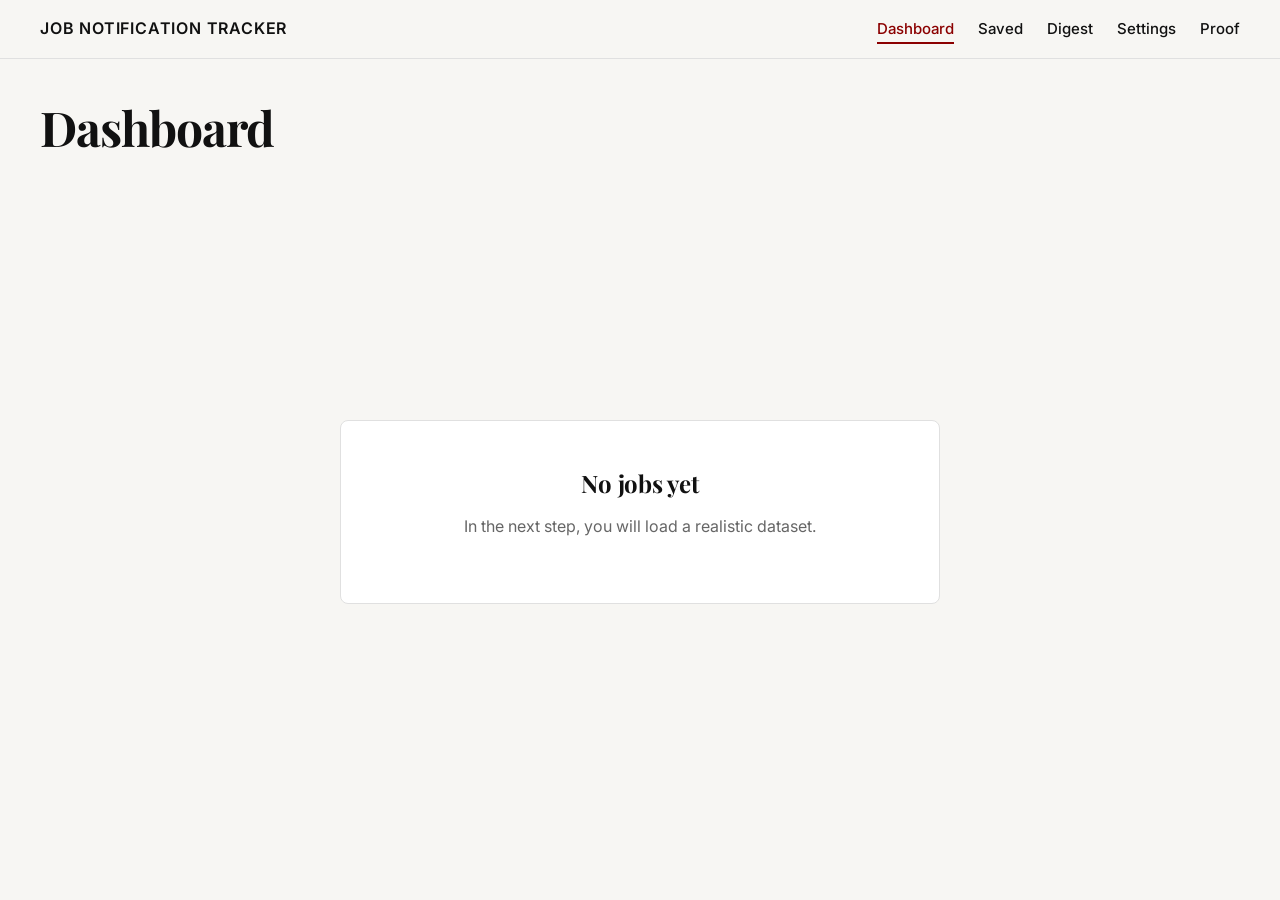
==== dashboard.html @ 95ec0838 "Feat: Implement Job Notification Tracker premium skeleton with all routes and empty states" ====
<!DOCTYPE html>
<html lang="en">

<head>
    <meta charset="UTF-8">
    <meta name="viewport" content="width=device-width, initial-scale=1.0">
    <title>Dashboard - Job Notification Tracker</title>
    <!-- Fonts -->
    <link rel="preconnect" href="https://fonts.googleapis.com">
    <link rel="preconnect" href="https://fonts.gstatic.com" crossorigin>
    <link
        href="https://fonts.googleapis.com/css2?family=Inter:wght@400;500;600&family=Playfair+Display:wght@600;700&display=swap"
        rel="stylesheet">
    <!-- Styles -->
    <link rel="stylesheet" href="styles.css">
</head>

<body>
    <!-- Top Bar -->
    <nav class="top-bar">
        <div class="brand-name">Job Notification Tracker</div>

        <button class="mobile-menu-btn" aria-label="Toggle menu">
            <span></span>
            <span></span>
            <span></span>
        </button>

        <ul class="nav-links">
            <li><a href="dashboard.html" class="nav-link active">Dashboard</a></li>
            <li><a href="saved.html" class="nav-link">Saved</a></li>
            <li><a href="digest.html" class="nav-link">Digest</a></li>
            <li><a href="settings.html" class="nav-link">Settings</a></li>
            <li><a href="proof.html" class="nav-link">Proof</a></li>
        </ul>
    </nav>

    <!-- Context Header -->
    <header class="context-header">
        <h1 class="context-headline">Dashboard</h1>
    </header>

    <!-- Main Layout -->
    <main class="main-layout">
        <section class="primary-workspace"
            style="display: flex; flex-direction: column; align-items: center; justify-content: center; min-height: 400px; text-align: center;">
            <div
                style="background-color: var(--color-white); border: 1px solid var(--color-border); border-radius: var(--radius-md); padding: 48px; max-width: 600px; width: 100%;">
                <h2 style="font-family: var(--font-serif); font-size: 1.5rem; margin-bottom: 16px;">No jobs yet</h2>
                <p style="color: #666;">In the next step, you will load a realistic dataset.</p>
            </div>
        </section>
    </main>

    <script src="script.js"></script>
</body>

</html>
---- styles.css ----
/* 
 * KodNest Premium Build System
 * Design Philosophy: Calm, Intentional, Coherent, Confident
 */

:root {
  /* Color System */
  --color-bg: #F7F6F3;
  --color-text-primary: #111111;
  --color-accent: #8B0000;
  --color-success: #4A6E48;
  /* Muted Green */
  --color-warning: #B48E3C;
  /* Muted Amber */
  --color-border: #E0E0E0;
  --color-white: #FFFFFF;

  /* Typography */
  --font-serif: 'Playfair Display', serif;
  --font-sans: 'Inter', sans-serif;

  /* Spacing System */
  --space-xs: 8px;
  --space-sm: 16px;
  --space-md: 24px;
  --space-lg: 40px;
  --space-xl: 64px;

  /* Interaction */
  --transition-speed: 200ms;
  --transition-ease: ease-in-out;
  --radius-sm: 4px;
  --radius-md: 8px;
}

/* Global Reset */
*,
*::before,
*::after {
  box-sizing: border-box;
  margin: 0;
  padding: 0;
}

body {
  background-color: var(--color-bg);
  color: var(--color-text-primary);
  font-family: var(--font-sans);
  font-size: 16px;
  line-height: 1.6;
  -webkit-font-smoothing: antialiased;
  -moz-osx-font-smoothing: grayscale;
  min-height: 100vh;
  display: flex;
  flex-direction: column;
}

/* Typography Overrides */
h1,
h2,
h3,
h4,
h5,
h6 {
  font-family: var(--font-serif);
  font-weight: 700;
  margin-bottom: var(--space-md);
  line-height: 1.2;
}

h1 {
  font-size: 2.5rem;
  letter-spacing: -0.02em;
}

h2 {
  font-size: 2rem;
  letter-spacing: -0.01em;
}

h3 {
  font-size: 1.5rem;
}

p {
  margin-bottom: var(--space-sm);
  max-width: 720px;
}

/* Top Bar */
.top-bar {
  display: flex;
  justify-content: space-between;
  align-items: center;
  padding: var(--space-sm) var(--space-lg);
  border-bottom: 1px solid var(--color-border);
  background: var(--color-bg);
  position: sticky;
  top: 0;
  z-index: 100;
}

.brand-name {
  font-weight: 600;
  font-size: 1rem;
  letter-spacing: 0.05em;
  text-transform: uppercase;
}

.progress-indicator {
  font-family: var(--font-sans);
  font-size: 0.875rem;
  color: #666;
}

.status-badge {
  font-size: 0.75rem;
  padding: 4px 8px;
  border-radius: var(--radius-sm);
  background-color: #EAEaea;
  font-weight: 500;
  text-transform: uppercase;
  letter-spacing: 0.05em;
}

.status-badge.not-started {
  background-color: transparent;
  border: 1px solid var(--color-border);
  color: #666;
}

.status-badge.in-progress {
  background-color: #E0E0E0;
  /* Neutral gray */
  color: var(--color-text-primary);
}

.status-badge.shipped {
  background-color: var(--color-success);
  color: var(--color-white);
}

/* Context Header */
.context-header {
  padding: var(--space-lg) var(--space-lg) var(--space-md);
  max-width: 1400px;
  margin: 0 auto;
  width: 100%;
}

.context-headline {
  font-size: 3rem;
  margin-bottom: var(--space-xs);
  color: var(--color-text-primary);
}

.context-subtext {
  font-size: 1.125rem;
  color: #555;
  font-family: var(--font-sans);
}

/* Main Layout */
.main-layout {
  display: flex;
  flex: 1;
  max-width: 1400px;
  margin: 0 auto;
  width: 100%;
  padding: 0 var(--space-lg) var(--space-xl);
  /* Bottom padding for footer */
  gap: var(--space-lg);
}

.primary-workspace {
  flex: 7;
  /* 70% */
  /* min-width: 0; */
}

.secondary-panel {
  flex: 3;
  /* 30% */
  /* min-width: 0; */
  position: sticky;
  top: 80px;
  /* Offset for top bar */
  align-self: flex-start;
}

/* Components: Cards */
.card {
  background: var(--color-white);
  border: 1px solid var(--color-border);
  border-radius: var(--radius-md);
  padding: var(--space-lg);
  margin-bottom: var(--space-md);
}

.card-title {
  font-family: var(--font-sans);
  font-weight: 600;
  margin-bottom: var(--space-sm);
  font-size: 1.125rem;
}

/* Components: Buttons */
.btn {
  display: inline-flex;
  align-items: center;
  justify-content: center;
  padding: 12px 24px;
  border-radius: var(--radius-sm);
  font-family: var(--font-sans);
  font-weight: 500;
  font-size: 0.9375rem;
  cursor: pointer;
  transition: all var(--transition-speed) var(--transition-ease);
  border: 1px solid transparent;
  line-height: 1;
}

.btn-primary {
  background-color: var(--color-accent);
  color: var(--color-white);
  border-color: var(--color-accent);
}

.btn-primary:hover {
  background-color: #660000;
  /* Darker red */
  border-color: #660000;
}

.btn-secondary {
  background-color: transparent;
  color: var(--color-text-primary);
  border-color: var(--color-text-primary);
}

.btn-secondary:hover {
  background-color: rgba(0, 0, 0, 0.05);
}

/* Components: Inputs */
.input-group {
  margin-bottom: var(--space-md);
}

.label {
  display: block;
  font-weight: 500;
  margin-bottom: var(--space-xs);
  font-size: 0.875rem;
}

input[type="text"],
textarea {
  width: 100%;
  padding: 12px 16px;
  border: 1px solid var(--color-border);
  border-radius: var(--radius-sm);
  font-family: var(--font-sans);
  font-size: 1rem;
  background-color: var(--color-white);
  transition: border-color var(--transition-speed) var(--transition-ease);
}

input[type="text"]:focus,
textarea:focus {
  outline: none;
  border-color: var(--color-text-primary);
  /* Focus state */
}

/* Secondary Panel Specifics */
.prompt-box {
  background: #F0F0F0;
  padding: var(--space-sm);
  border-radius: var(--radius-sm);
  font-family: monospace;
  font-size: 0.875rem;
  color: #333;
  margin-bottom: var(--space-sm);
  border: 1px solid var(--color-border);
  word-break: break-all;
}

.panel-actions {
  display: flex;
  flex-direction: column;
  gap: var(--space-xs);
}

.panel-actions .btn {
  width: 100%;
}

/* Proof Footer */
.proof-footer {
  position: fixed;
  bottom: 0;
  left: 0;
  right: 0;
  background: var(--color-white);
  border-top: 1px solid var(--color-border);
  padding: var(--space-sm) var(--space-lg);
  display: flex;
  justify-content: flex-end;
  /* Or center? Requirements say 'persistent bottom section', not specific align. */
  /* align-items: center; */
  /* gap: var(--space-lg); */
  z-index: 200;
  box-shadow: 0 -2px 10px rgba(0, 0, 0, 0.03);
  /* Extremely subtle lift */
}

.checklist {
  display: flex;
  gap: var(--space-lg);
}

.check-item {
  display: flex;
  align-items: center;
  gap: 8px;
  font-size: 0.875rem;
  font-weight: 500;
  color: #666;
}

.check-item input[type="checkbox"] {
  accent-color: var(--color-accent);
  width: 16px;
  height: 16px;
}

/* Navigation System */
.nav-container {
  display: flex;
  align-items: center;
  gap: var(--space-md);
}

/* Overriding top-bar to accommodate nav */
.top-bar {
  justify-content: flex-start;
  gap: var(--space-xl);
}

.nav-links {
  display: flex;
  gap: var(--space-md);
  list-style: none;
  margin-left: auto;
  /* Push to right if desired, or keep left */
}

.nav-link {
  text-decoration: none;
  color: var(--color-text-primary);
  font-family: var(--font-sans);
  font-weight: 500;
  font-size: 0.9375rem;
  padding-bottom: 4px;
  border-bottom: 2px solid transparent;
  transition: all var(--transition-speed) var(--transition-ease);
}

.nav-link:hover {
  color: var(--color-accent);
}

.nav-link.active {
  color: var(--color-accent);
  border-bottom-color: var(--color-accent);
}

/* Mobile Hamburger */
.mobile-menu-btn {
  display: none;
  background: none;
  border: none;
  cursor: pointer;
  padding: 8px;
  flex-direction: column;
  gap: 6px;
  margin-left: auto;
  /* Push to right on mobile */
}

.mobile-menu-btn span {
  display: block;
  width: 24px;
  height: 2px;
  background-color: var(--color-text-primary);
  transition: all 0.3s ease;
}

/* Responsive Navigation */
@media (max-width: 768px) {
  .nav-links {
    display: none;
    /* Hidden by default on mobile */
    position: absolute;
    top: 100%;
    /* Below top bar */
    left: 0;
    right: 0;
    background-color: var(--color-bg);
    border-bottom: 1px solid var(--color-border);
    flex-direction: column;
    padding: var(--space-md);
    gap: var(--space-sm);
    box-shadow: 0 4px 6px -1px rgba(0, 0, 0, 0.1);
    z-index: 99;
  }

  .nav-links.mobile-open {
    display: flex;
  }

  .mobile-menu-btn {
    display: flex;
  }
}
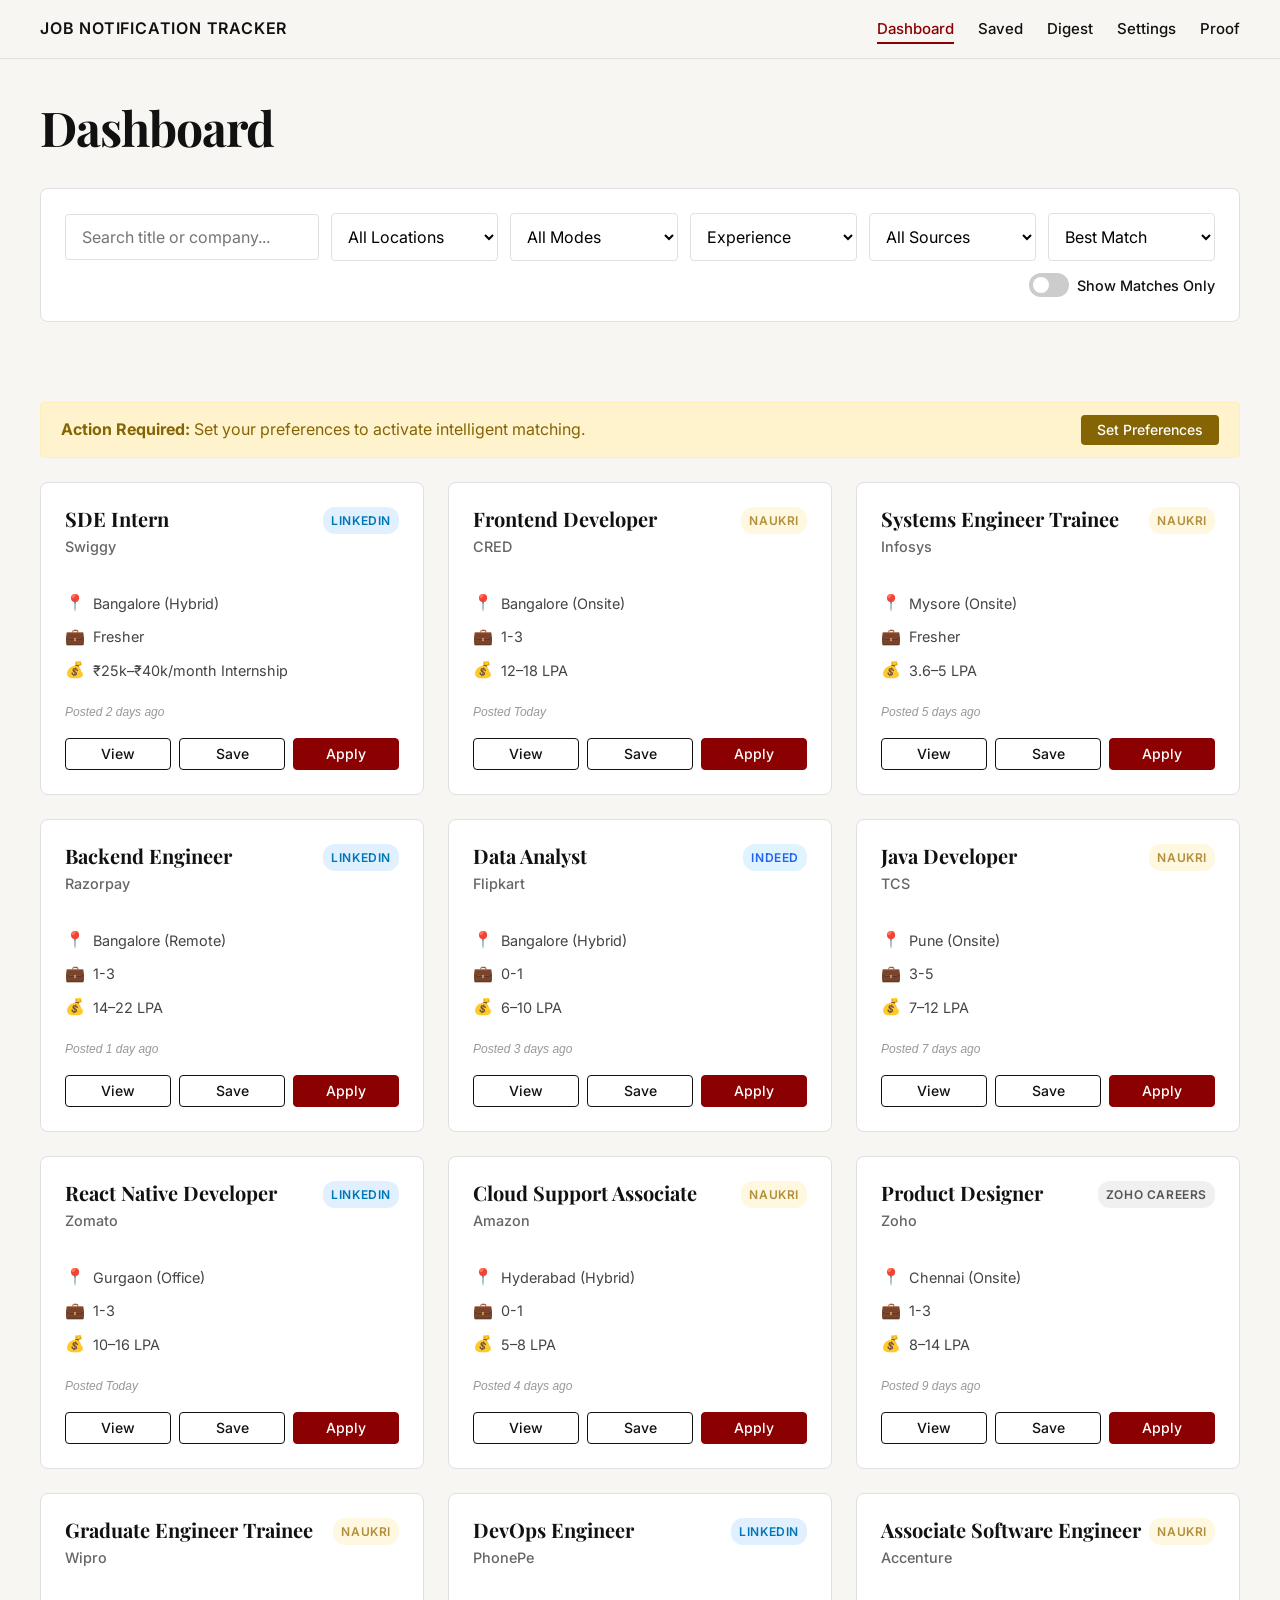
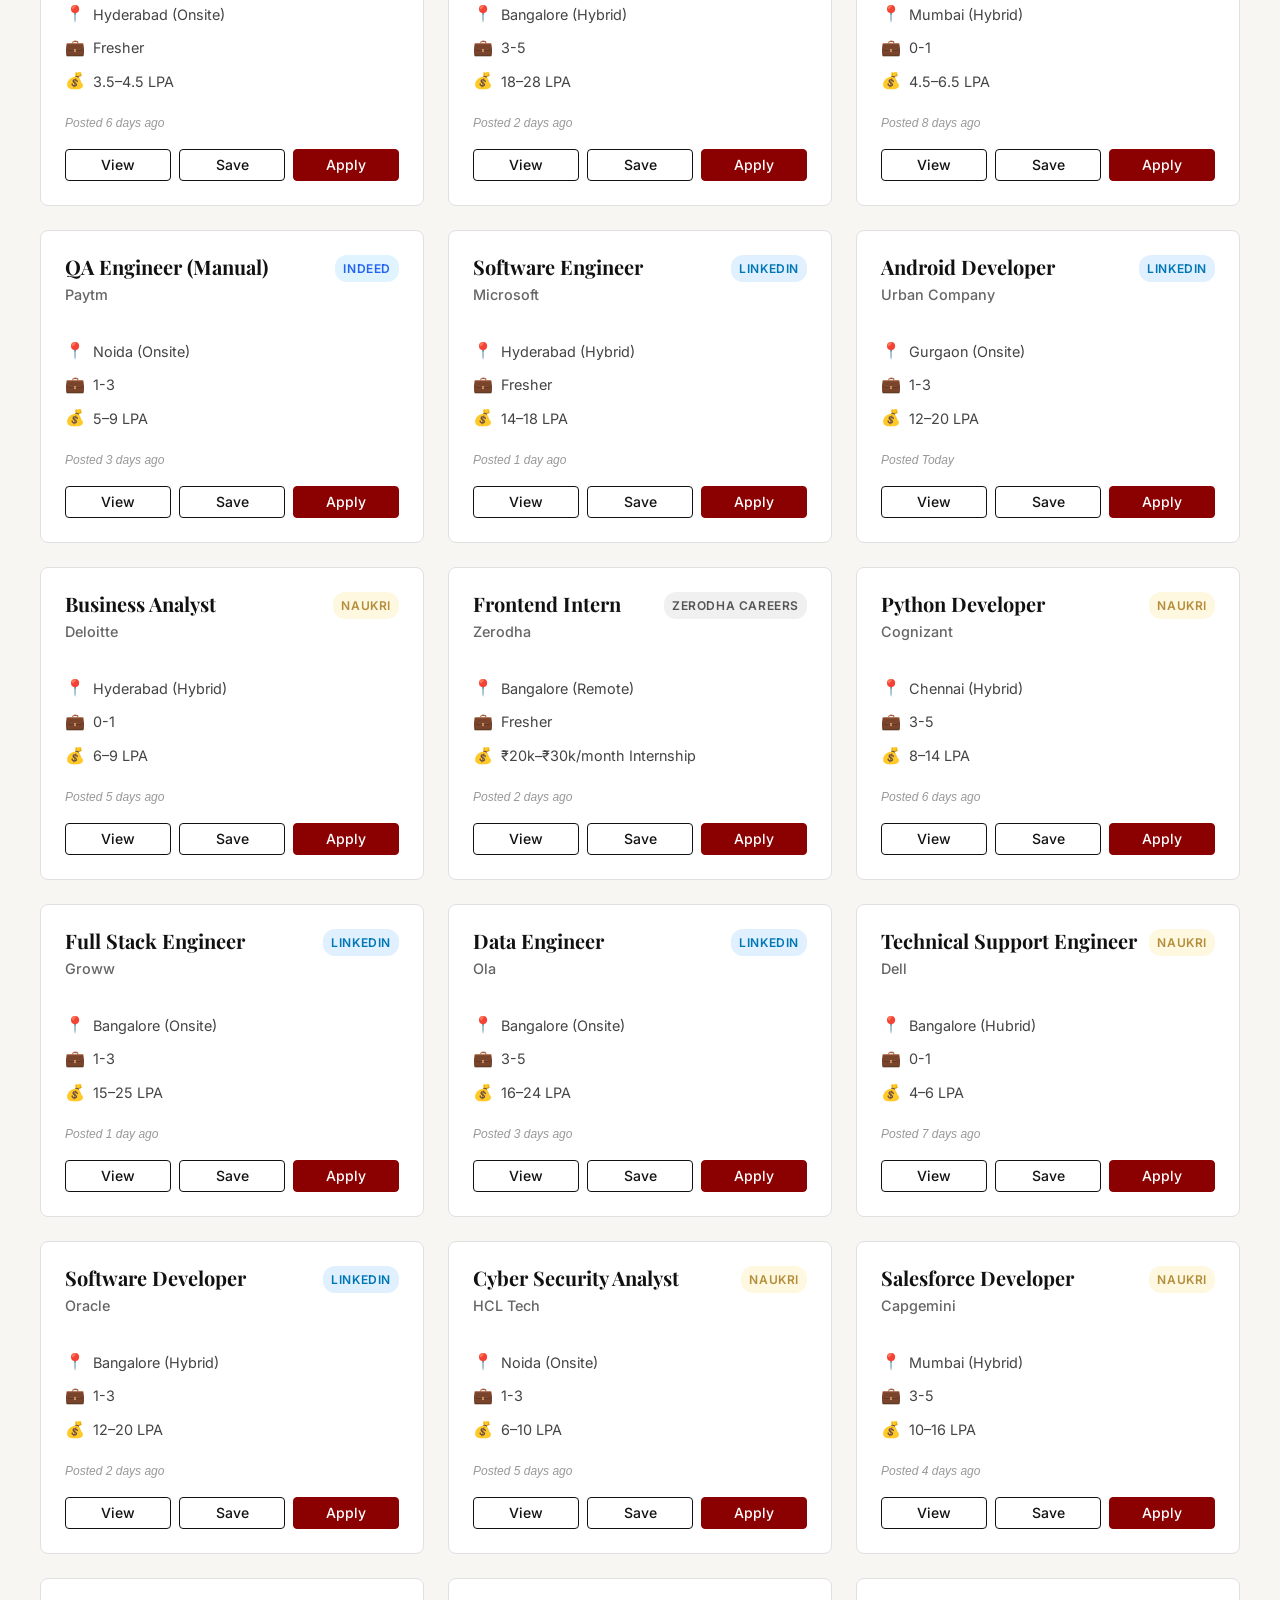
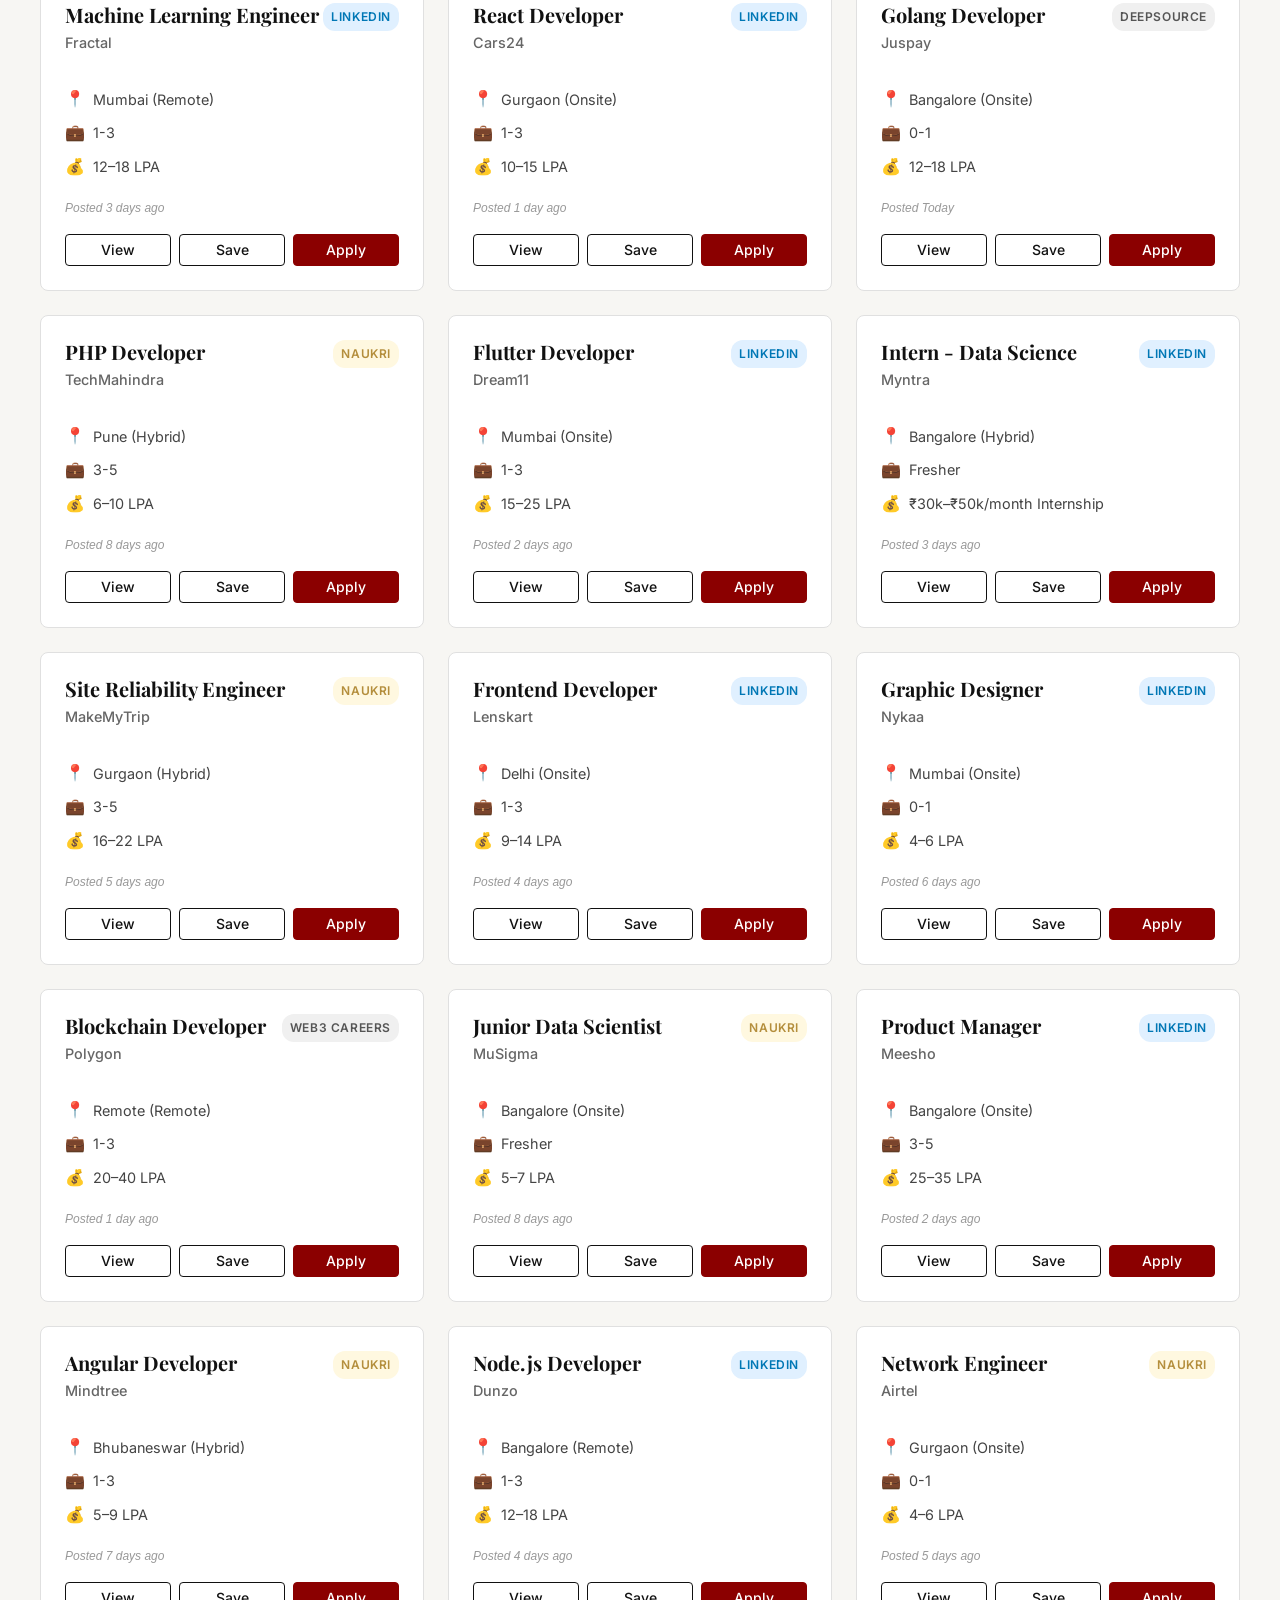
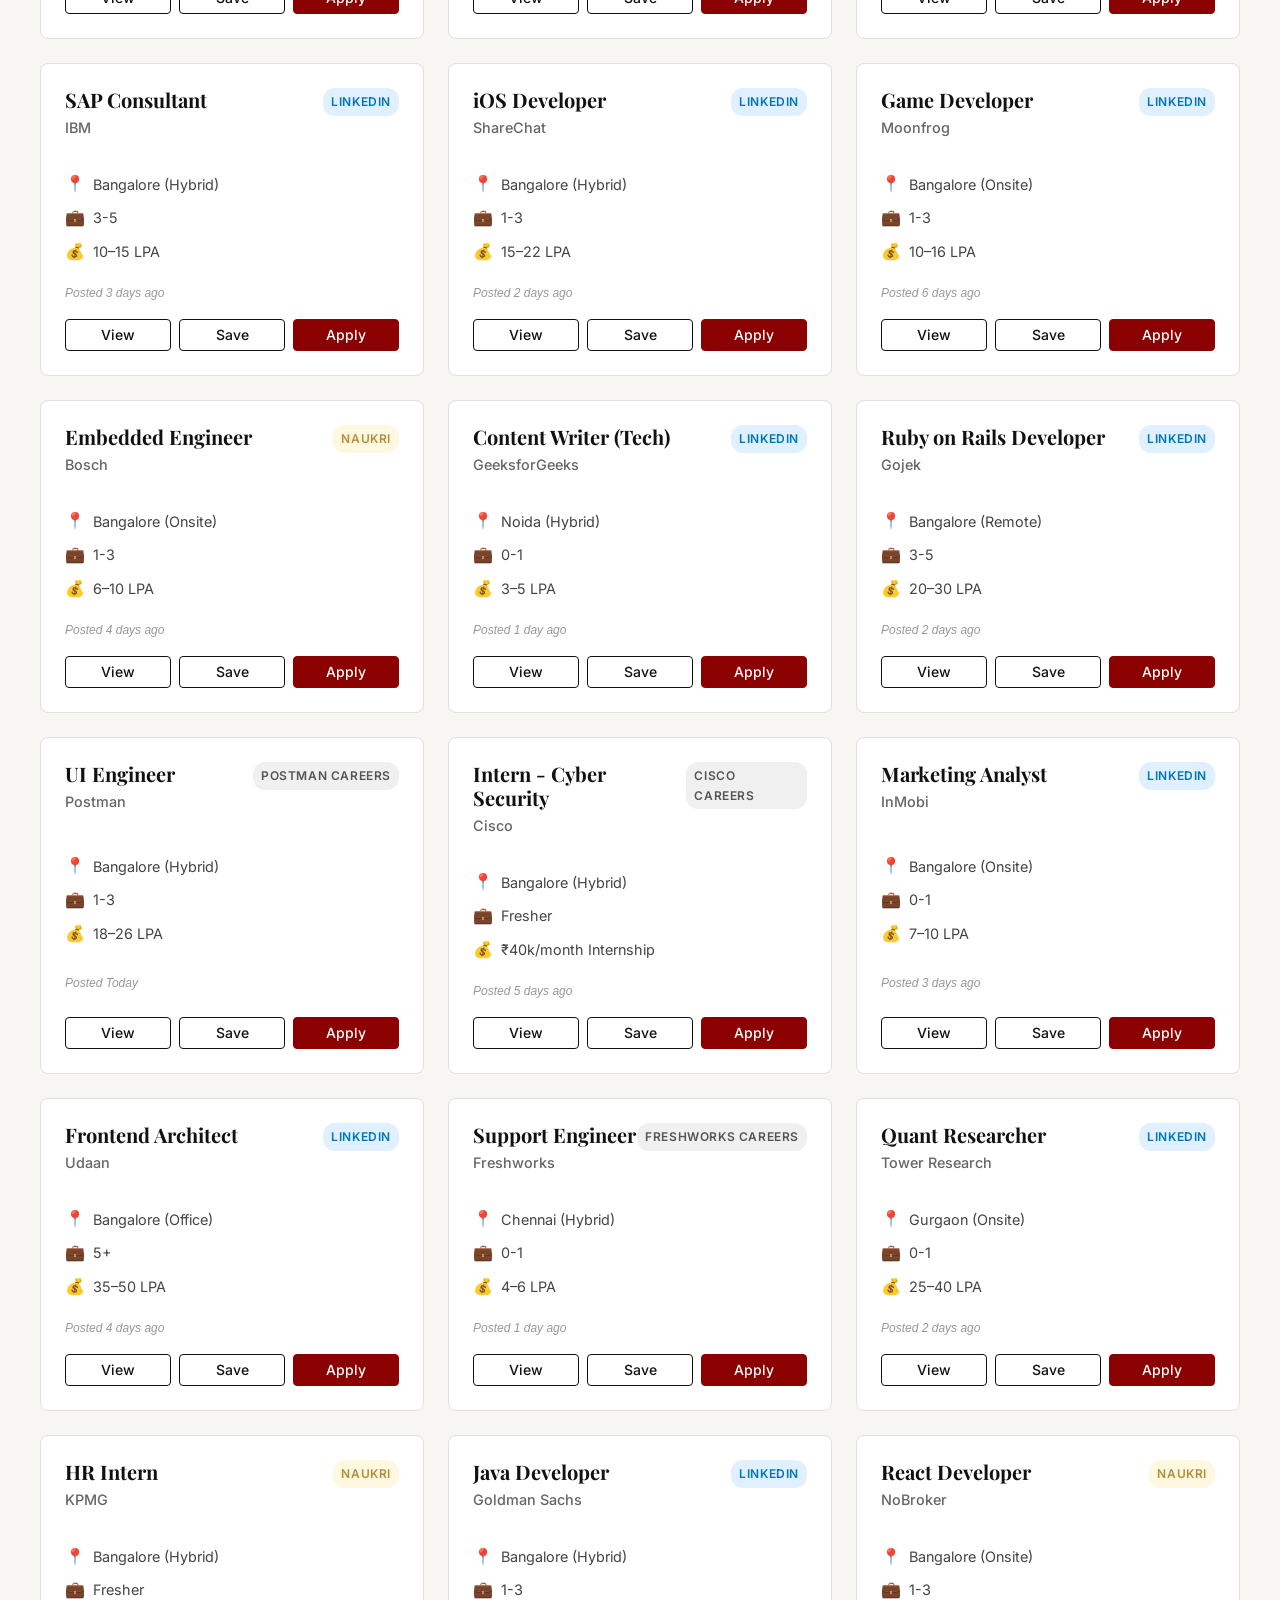
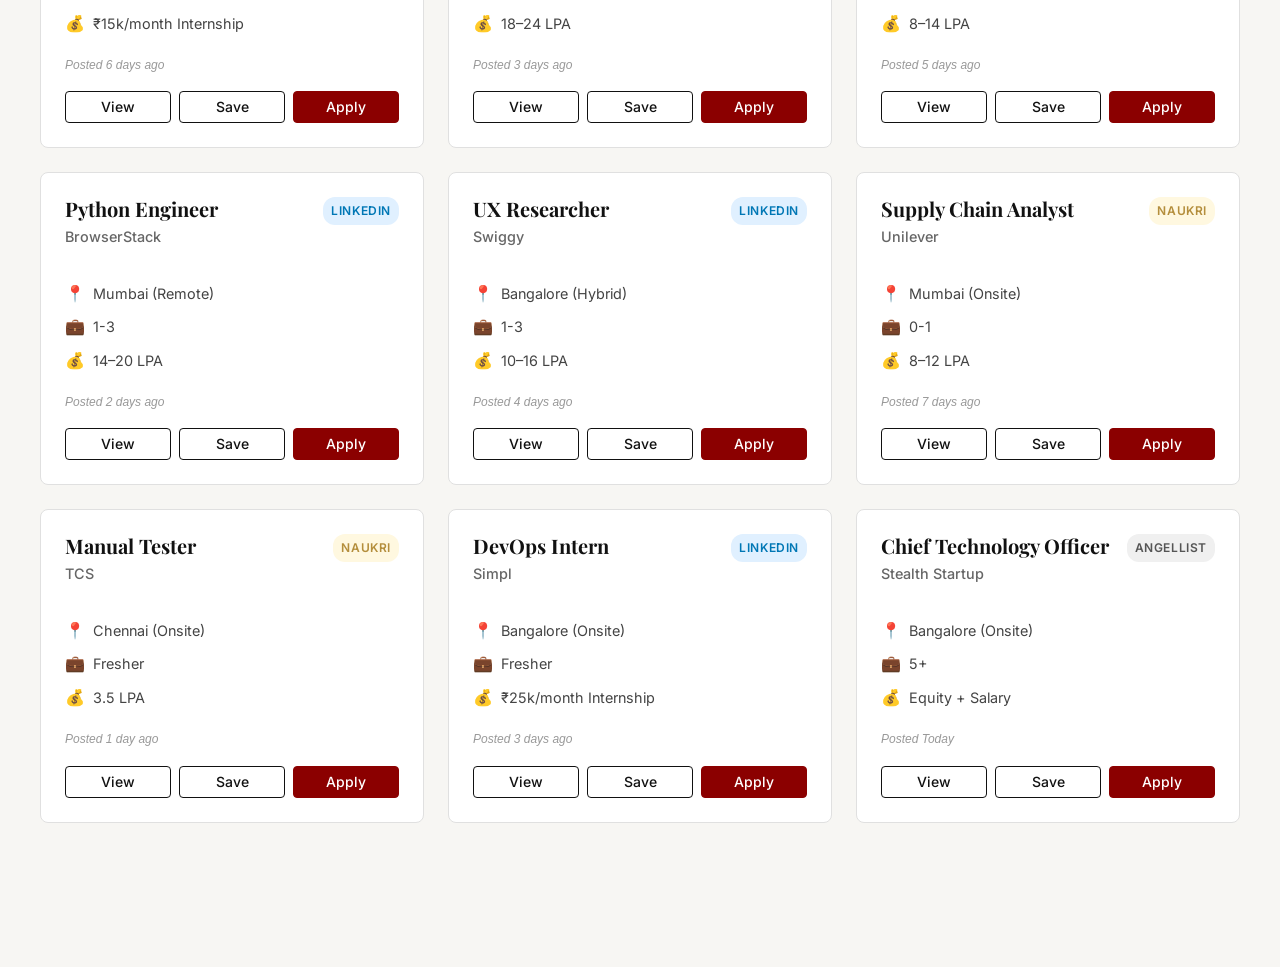
==== commit 58d78f90: "Feat: Implement Match Score Engine, Preferences Form, and Intelligent Dashboard" ====
--- a/dashboard.html
+++ b/dashboard.html
@@ -42,17 +42,83 @@
 
     <!-- Main Layout -->
     <main class="main-layout">
-        <section class="primary-workspace"
-            style="display: flex; flex-direction: column; align-items: center; justify-content: center; min-height: 400px; text-align: center;">
-            <div
-                style="background-color: var(--color-white); border: 1px solid var(--color-border); border-radius: var(--radius-md); padding: 48px; max-width: 600px; width: 100%;">
-                <h2 style="font-family: var(--font-serif); font-size: 1.5rem; margin-bottom: 16px;">No jobs yet</h2>
-                <p style="color: #666;">In the next step, you will load a realistic dataset.</p>
+
+        <!-- Filter Bar -->
+        <section class="filter-bar" style="align-items: center;">
+            <input type="text" id="search-filter" class="filter-input" placeholder="Search title or company...">
+
+            <select id="location-filter" class="filter-select">
+                <option value="">All Locations</option>
+                <option value="Bangalore">Bangalore</option>
+                <option value="Hyderabad">Hyderabad</option>
+                <option value="Mumbai">Mumbai</option>
+                <option value="Pune">Pune</option>
+                <option value="Gurgaon">Gurgaon</option>
+                <option value="Chennai">Chennai</option>
+                <option value="Remote">Remote</option>
+            </select>
+
+            <select id="mode-filter" class="filter-select">
+                <option value="">All Modes</option>
+                <option value="Remote">Remote</option>
+                <option value="Hybrid">Hybrid</option>
+                <option value="Onsite">Onsite</option>
+            </select>
+
+            <select id="experience-filter" class="filter-select">
+                <option value="">Experience</option>
+                <option value="Fresher">Fresher</option>
+                <option value="0-1">0-1 Years</option>
+                <option value="1-3">1-3 Years</option>
+                <option value="3-5">3-5 Years</option>
+            </select>
+
+            <select id="source-filter" class="filter-select">
+                <option value="">All Sources</option>
+                <option value="LinkedIn">LinkedIn</option>
+                <option value="Naukri">Naukri</option>
+                <option value="Indeed">Indeed</option>
+            </select>
+
+            <select id="sort-filter" class="filter-select">
+                <option value="match_score">Best Match</option>
+                <option value="latest">Latest</option>
+                <option value="salary">Highest Salary</option>
+            </select>
+
+            <!-- Toggle Switch -->
+            <div style="display: flex; align-items: center; gap: 8px; margin-left: auto;">
+                <label class="switch">
+                    <input type="checkbox" id="match-toggle-checkbox">
+                    <span class="slider round"></span>
+                </label>
+                <label for="match-toggle-checkbox" style="font-size: 0.9rem; font-weight: 500;">Show Matches
+                    Only</label>
+            </div>
+        </section>
+
+        <!-- Job Grid -->
+        <section class="primary-workspace">
+            <div id="job-container" class="job-grid">
+                <!-- Javascript will populate this -->
             </div>
         </section>
     </main>
 
+    <!-- Modal -->
+    <div id="job-modal" class="modal-overlay">
+        <div class="modal-content">
+            <span class="close-modal">&times;</span>
+            <div class="modal-body">
+                <!-- Dynamic Content -->
+            </div>
+        </div>
+    </div>
+
+    <!-- Scripts -->
     <script src="script.js"></script>
+    <script src="jobs-data.js"></script>
+    <script src="app.js"></script>
 </body>
 
 </html>
--- a/styles.css
+++ b/styles.css
@@ -82,6 +82,11 @@
   font-size: 1.5rem;
 }
 
+h4 {
+  font-size: 1.125rem;
+  margin-bottom: var(--space-xs);
+}
+
 p {
   margin-bottom: var(--space-sm);
   max-width: 720px;
@@ -107,39 +112,6 @@
   text-transform: uppercase;
 }
 
-.progress-indicator {
-  font-family: var(--font-sans);
-  font-size: 0.875rem;
-  color: #666;
-}
-
-.status-badge {
-  font-size: 0.75rem;
-  padding: 4px 8px;
-  border-radius: var(--radius-sm);
-  background-color: #EAEaea;
-  font-weight: 500;
-  text-transform: uppercase;
-  letter-spacing: 0.05em;
-}
-
-.status-badge.not-started {
-  background-color: transparent;
-  border: 1px solid var(--color-border);
-  color: #666;
-}
-
-.status-badge.in-progress {
-  background-color: #E0E0E0;
-  /* Neutral gray */
-  color: var(--color-text-primary);
-}
-
-.status-badge.shipped {
-  background-color: var(--color-success);
-  color: var(--color-white);
-}
-
 /* Context Header */
 .context-header {
   padding: var(--space-lg) var(--space-lg) var(--space-md);
@@ -163,6 +135,8 @@
 /* Main Layout */
 .main-layout {
   display: flex;
+  flex-direction: column;
+  /* Ensure main sections stack (filter then grid) */
   flex: 1;
   max-width: 1400px;
   margin: 0 auto;
@@ -173,19 +147,8 @@
 }
 
 .primary-workspace {
-  flex: 7;
-  /* 70% */
+  flex: 1;
   /* min-width: 0; */
-}
-
-.secondary-panel {
-  flex: 3;
-  /* 30% */
-  /* min-width: 0; */
-  position: sticky;
-  top: 80px;
-  /* Offset for top bar */
-  align-self: flex-start;
 }
 
 /* Components: Cards */
@@ -218,6 +181,12 @@
   transition: all var(--transition-speed) var(--transition-ease);
   border: 1px solid transparent;
   line-height: 1;
+  text-decoration: none;
+}
+
+.btn-sm {
+  padding: 8px 16px;
+  font-size: 0.875rem;
 }
 
 .btn-primary {
@@ -240,6 +209,11 @@
 
 .btn-secondary:hover {
   background-color: rgba(0, 0, 0, 0.05);
+}
+
+.saved-active {
+  background-color: #e0e0e0;
+  font-weight: 600;
 }
 
 /* Components: Inputs */
@@ -255,7 +229,8 @@
 }
 
 input[type="text"],
-textarea {
+textarea,
+select {
   width: 100%;
   padding: 12px 16px;
   border: 1px solid var(--color-border);
@@ -267,72 +242,11 @@
 }
 
 input[type="text"]:focus,
-textarea:focus {
+textarea:focus,
+select:focus {
   outline: none;
   border-color: var(--color-text-primary);
   /* Focus state */
-}
-
-/* Secondary Panel Specifics */
-.prompt-box {
-  background: #F0F0F0;
-  padding: var(--space-sm);
-  border-radius: var(--radius-sm);
-  font-family: monospace;
-  font-size: 0.875rem;
-  color: #333;
-  margin-bottom: var(--space-sm);
-  border: 1px solid var(--color-border);
-  word-break: break-all;
-}
-
-.panel-actions {
-  display: flex;
-  flex-direction: column;
-  gap: var(--space-xs);
-}
-
-.panel-actions .btn {
-  width: 100%;
-}
-
-/* Proof Footer */
-.proof-footer {
-  position: fixed;
-  bottom: 0;
-  left: 0;
-  right: 0;
-  background: var(--color-white);
-  border-top: 1px solid var(--color-border);
-  padding: var(--space-sm) var(--space-lg);
-  display: flex;
-  justify-content: flex-end;
-  /* Or center? Requirements say 'persistent bottom section', not specific align. */
-  /* align-items: center; */
-  /* gap: var(--space-lg); */
-  z-index: 200;
-  box-shadow: 0 -2px 10px rgba(0, 0, 0, 0.03);
-  /* Extremely subtle lift */
-}
-
-.checklist {
-  display: flex;
-  gap: var(--space-lg);
-}
-
-.check-item {
-  display: flex;
-  align-items: center;
-  gap: 8px;
-  font-size: 0.875rem;
-  font-weight: 500;
-  color: #666;
-}
-
-.check-item input[type="checkbox"] {
-  accent-color: var(--color-accent);
-  width: 16px;
-  height: 16px;
 }
 
 /* Navigation System */
@@ -423,4 +337,257 @@
   .mobile-menu-btn {
     display: flex;
   }
+}
+
+/* ========================================= */
+/*       NEW RENDERER & FILTER STYLES        */
+/* ========================================= */
+
+/* Filter Bar */
+.filter-bar {
+  display: flex;
+  flex-wrap: wrap;
+  gap: 12px;
+  margin-bottom: var(--space-lg);
+  background: var(--color-white);
+  padding: var(--space-md);
+  border: 1px solid var(--color-border);
+  border-radius: var(--radius-md);
+}
+
+.filter-input {
+  flex: 2 1 200px;
+  /* Search grows */
+}
+
+.filter-select {
+  flex: 1 1 140px;
+  padding: 12px;
+}
+
+/* Job Grid */
+.job-grid {
+  display: grid;
+  grid-template-columns: repeat(auto-fill, minmax(300px, 1fr));
+  gap: 24px;
+  padding-bottom: 80px;
+  /* Space for footer/bottom scroll */
+}
+
+/* Job Card */
+.job-card {
+  background: var(--color-white);
+  border: 1px solid var(--color-border);
+  border-radius: var(--radius-md);
+  padding: 24px;
+  transition: transform var(--transition-speed), border-color var(--transition-speed);
+  display: flex;
+  flex-direction: column;
+  justify-content: space-between;
+  min-height: 240px;
+}
+
+.job-card:hover {
+  transform: translateY(-2px);
+  border-color: #AAA;
+}
+
+.job-card-header {
+  display: flex;
+  justify-content: space-between;
+  align-items: flex-start;
+  margin-bottom: 16px;
+}
+
+.job-title {
+  font-size: 1.25rem;
+  font-family: var(--font-serif);
+  margin-bottom: 4px;
+}
+
+.job-company {
+  font-size: 0.9rem;
+  color: #666;
+  font-weight: 500;
+}
+
+.job-source-badge {
+  font-size: 0.75rem;
+  padding: 4px 8px;
+  border-radius: 12px;
+  font-weight: 600;
+  text-transform: uppercase;
+  letter-spacing: 0.05em;
+  background: #f0f0f0;
+  color: #555;
+  align-self: flex-start;
+}
+
+.job-source-badge.linkedin {
+  background: #e0f0ff;
+  color: #0077b5;
+}
+
+.job-source-badge.naukri {
+  background: #fff8e0;
+  color: #b48e3c;
+}
+
+.job-source-badge.indeed {
+  background: #e0f4ff;
+  color: #2164f3;
+}
+
+.job-details {
+  margin-bottom: 20px;
+  display: flex;
+  flex-direction: column;
+  gap: 8px;
+}
+
+.detail-item {
+  font-size: 0.9rem;
+  color: #444;
+  display: flex;
+  align-items: center;
+  gap: 8px;
+}
+
+.icon {
+  font-size: 1rem;
+  width: 20px;
+  text-align: center;
+}
+
+.job-meta {
+  font-size: 0.75rem;
+  color: #999;
+  margin-bottom: 16px;
+  font-style: italic;
+}
+
+.job-actions {
+  display: flex;
+  gap: 8px;
+}
+
+.job-actions .btn {
+  flex: 1;
+  /* Equal width buttons */
+}
+
+/* Modal */
+.modal-overlay {
+  display: none;
+  /* Hidden by default */
+  position: fixed;
+  top: 0;
+  left: 0;
+  right: 0;
+  bottom: 0;
+  background-color: rgba(0, 0, 0, 0.5);
+  z-index: 1000;
+  justify-content: center;
+  align-items: center;
+}
+
+.modal-content {
+  background: var(--color-white);
+  padding: 32px;
+  border-radius: var(--radius-md);
+  width: 90%;
+  max-width: 600px;
+  position: relative;
+  max-height: 90vh;
+  overflow-y: auto;
+}
+
+.close-modal {
+  position: absolute;
+  top: 16px;
+  right: 24px;
+  font-size: 2rem;
+  cursor: pointer;
+  color: #999;
+  line-height: 1;
+}
+
+.close-modal:hover {
+  color: var(--color-text-primary);
+}
+
+.skill-tag {
+  background: #F0F0F0;
+  padding: 4px 8px;
+  border-radius: 4px;
+  font-size: 0.8rem;
+  font-family: monospace;
+}
+
+.badge {
+  background: #eee;
+  padding: 6px 10px;
+  border-radius: 20px;
+  font-size: 0.85rem;
+}
+
+/* --- TOGGLE SWITCH --- */
+.switch {
+  position: relative;
+  display: inline-block;
+  width: 40px;
+  height: 24px;
+}
+
+.switch input {
+  opacity: 0;
+  width: 0;
+  height: 0;
+}
+
+.slider {
+  position: absolute;
+  cursor: pointer;
+  top: 0;
+  left: 0;
+  right: 0;
+  bottom: 0;
+  background-color: #ccc;
+  -webkit-transition: .4s;
+  transition: .4s;
+}
+
+.slider:before {
+  position: absolute;
+  content: "";
+  height: 16px;
+  width: 16px;
+  left: 4px;
+  bottom: 4px;
+  background-color: white;
+  -webkit-transition: .4s;
+  transition: .4s;
+}
+
+input:checked+.slider {
+  background-color: var(--color-accent);
+}
+
+input:focus+.slider {
+  box-shadow: 0 0 1px var(--color-accent);
+}
+
+input:checked+.slider:before {
+  -webkit-transform: translateX(16px);
+  -ms-transform: translateX(16px);
+  transform: translateX(16px);
+}
+
+/* Rounded sliders */
+.slider.round {
+  border-radius: 34px;
+}
+
+.slider.round:before {
+  border-radius: 50%;
 }
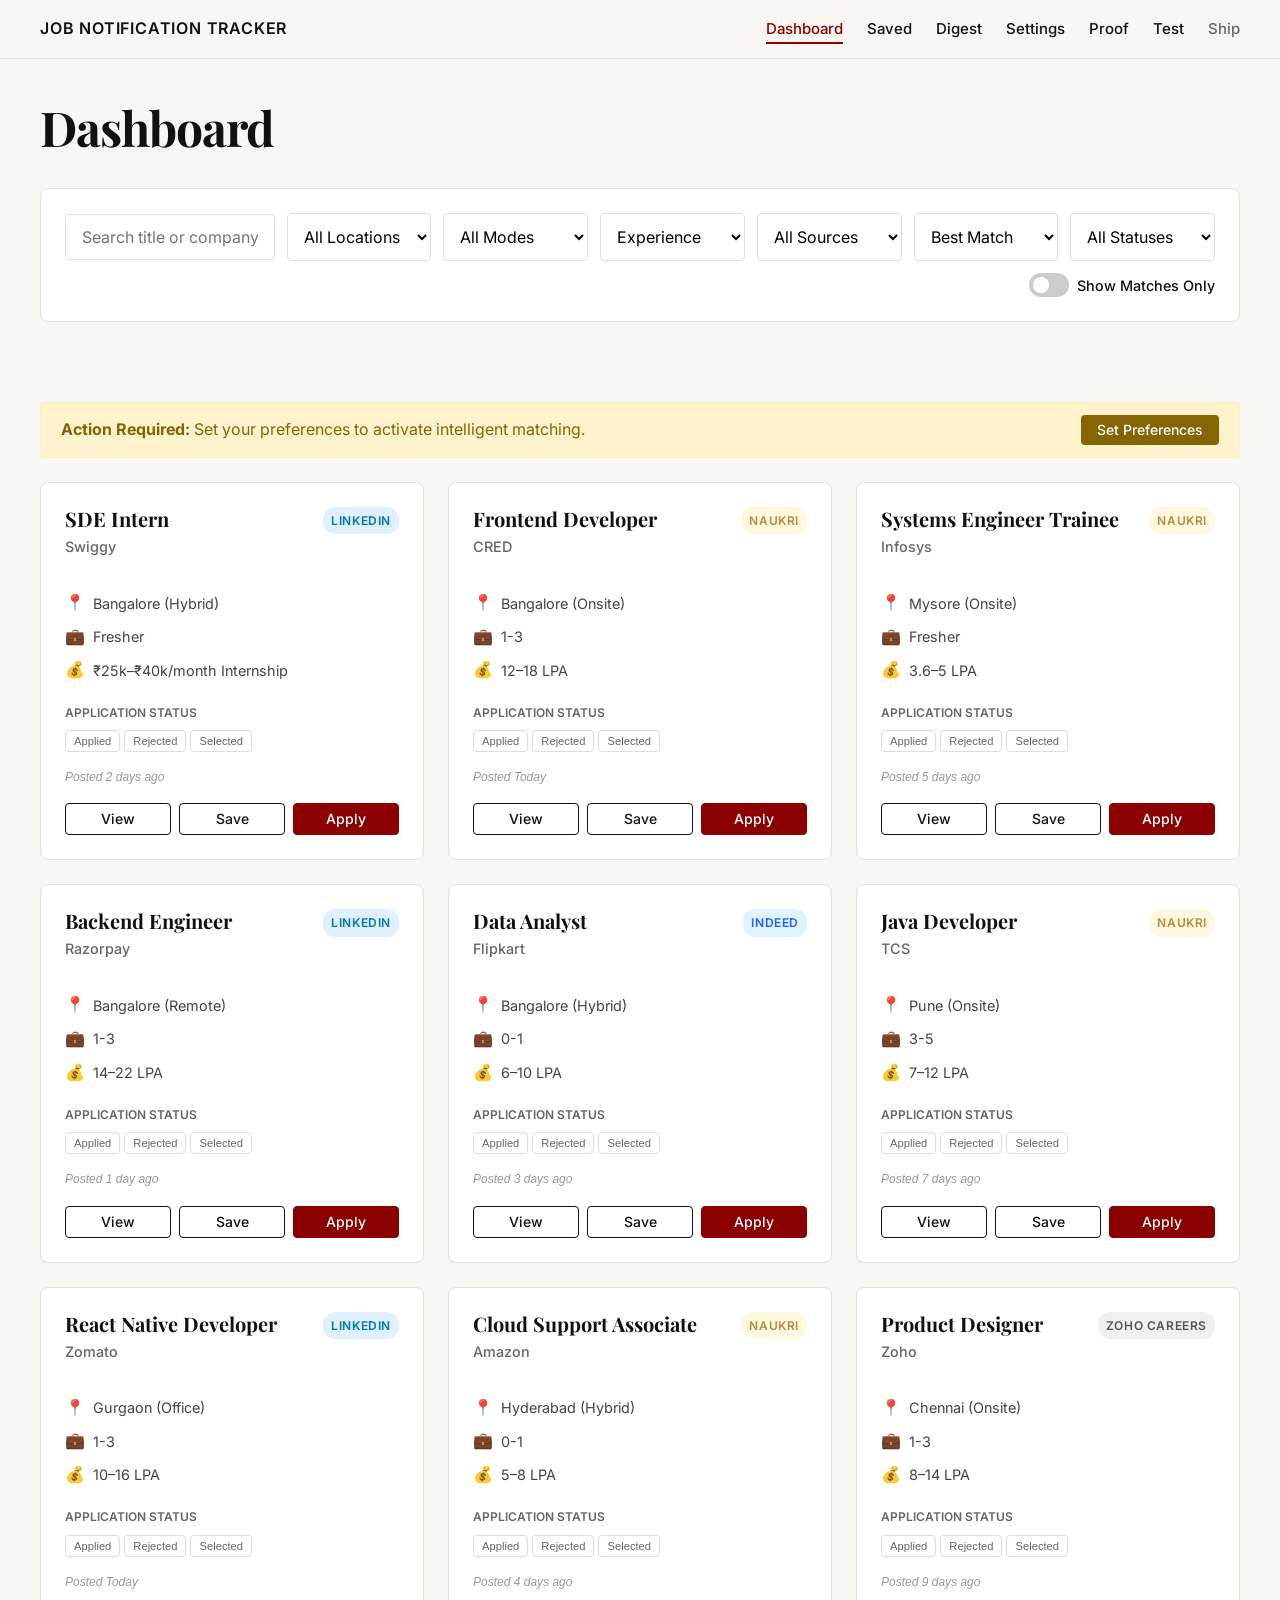
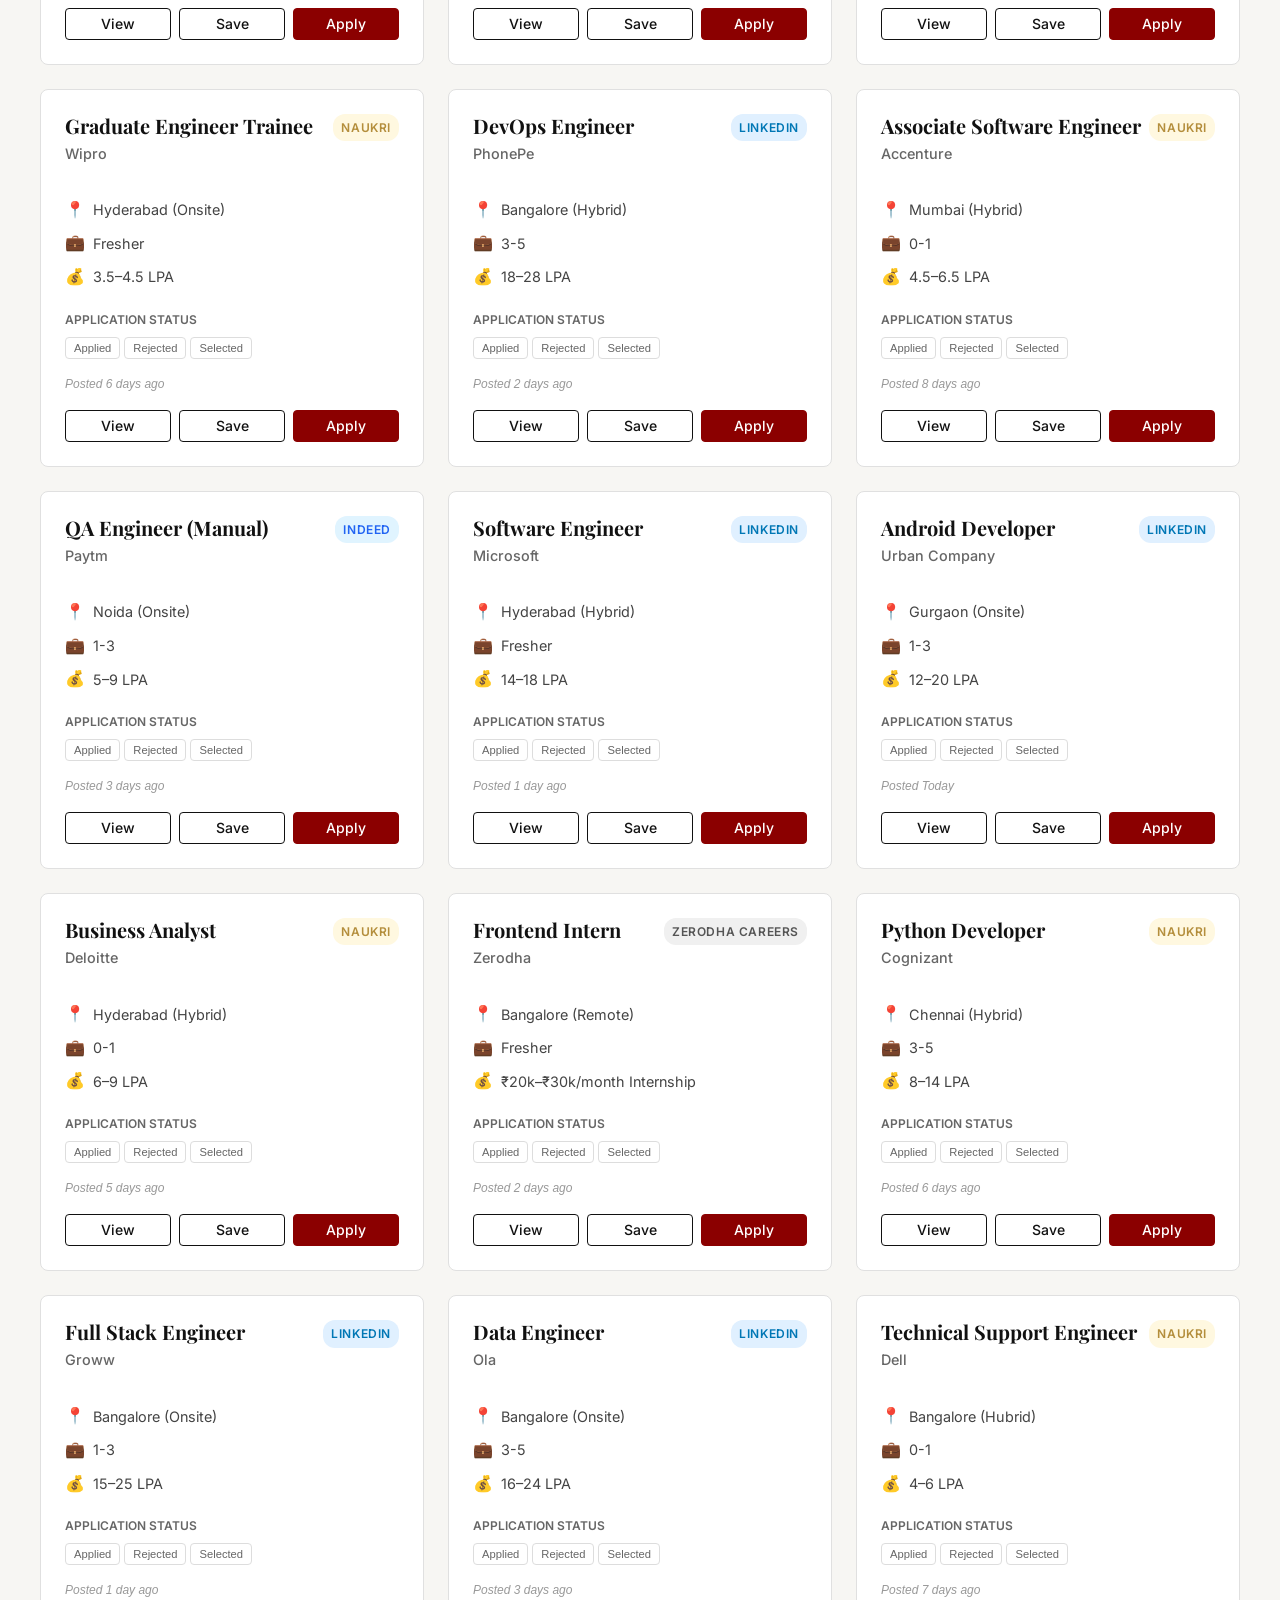
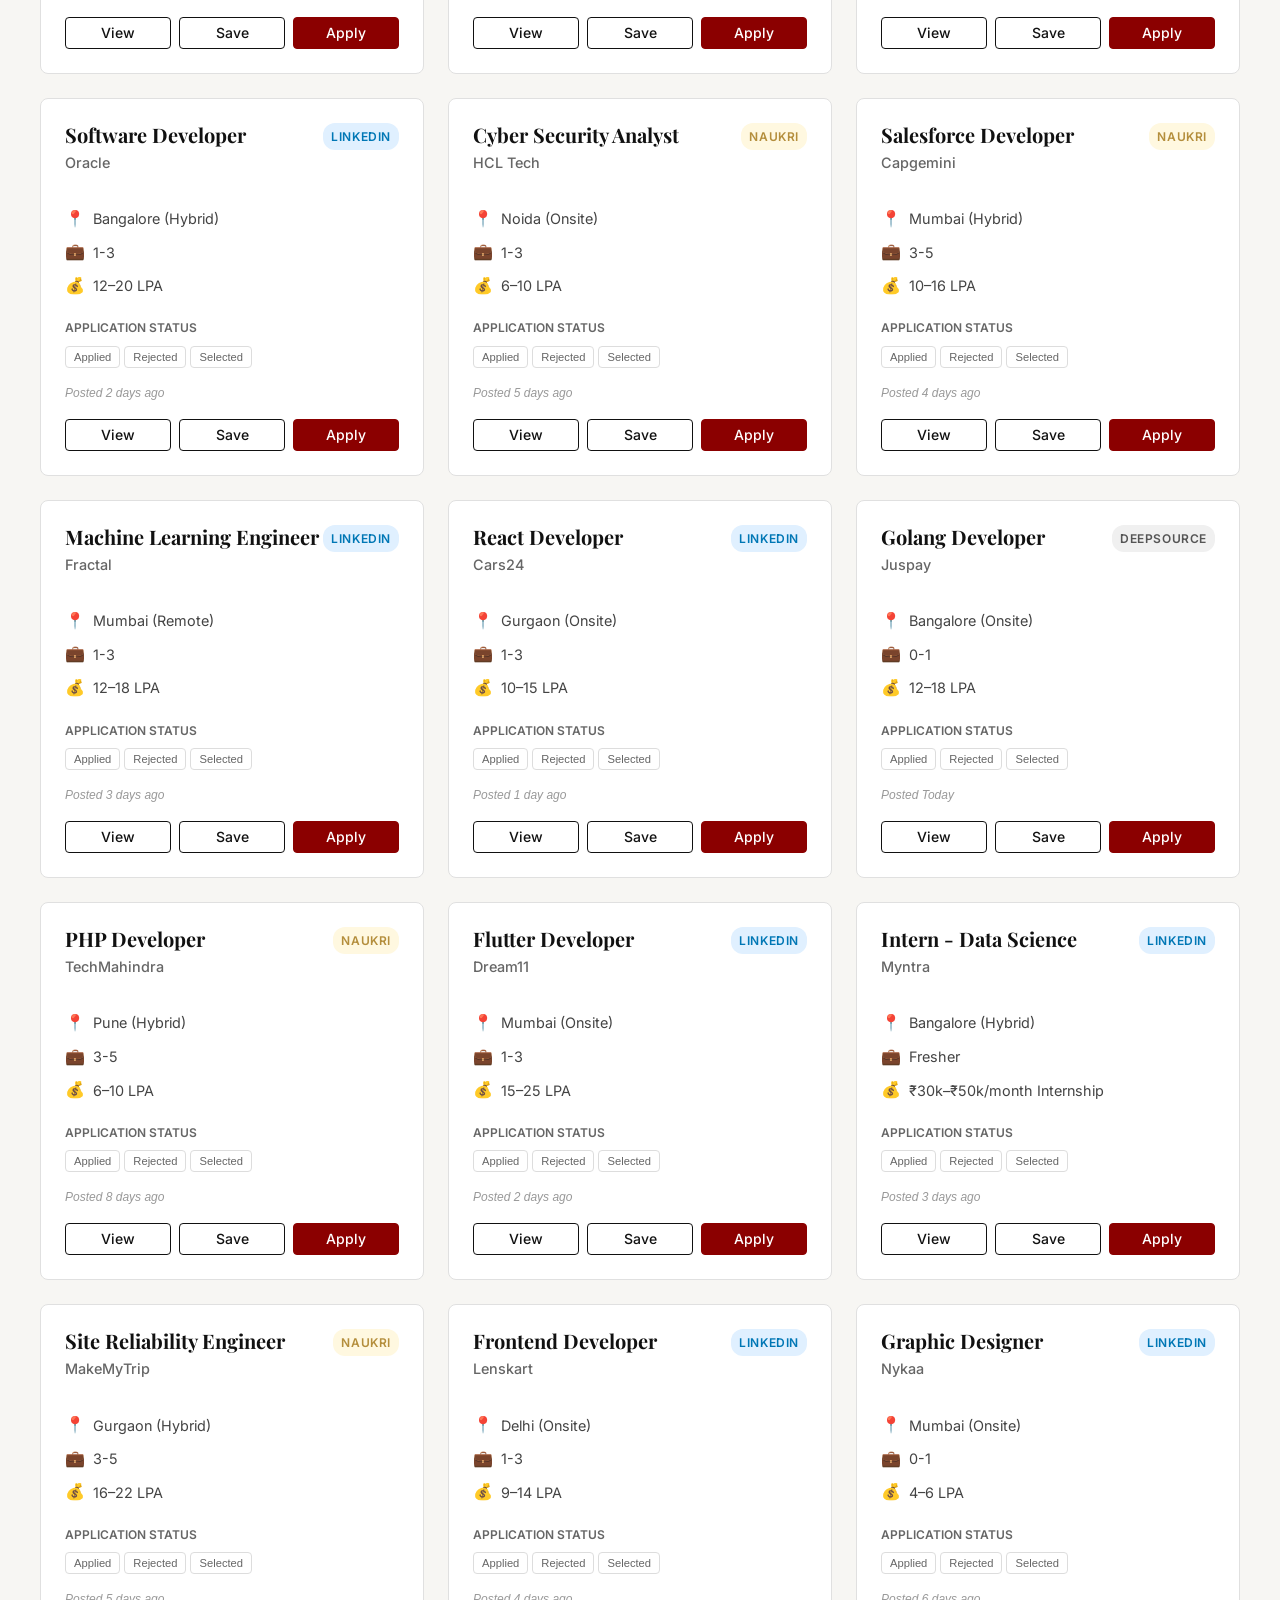
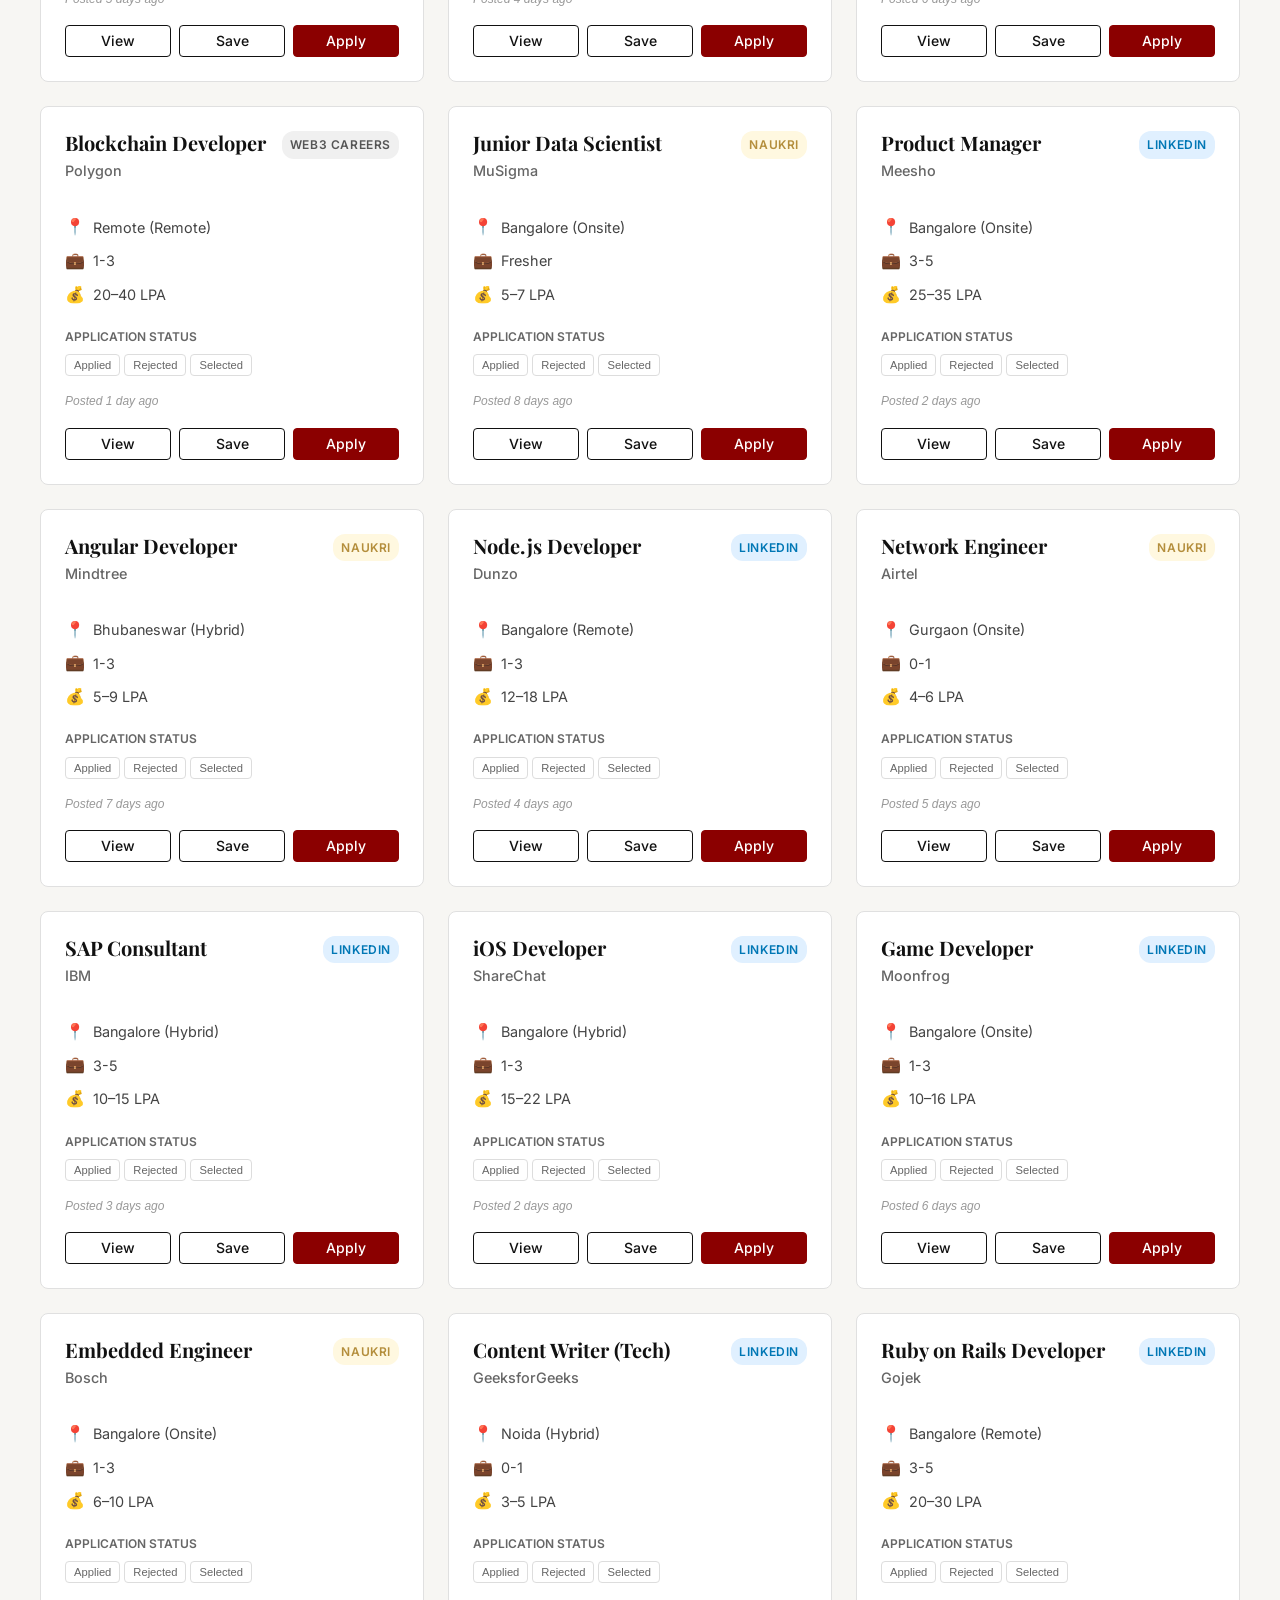
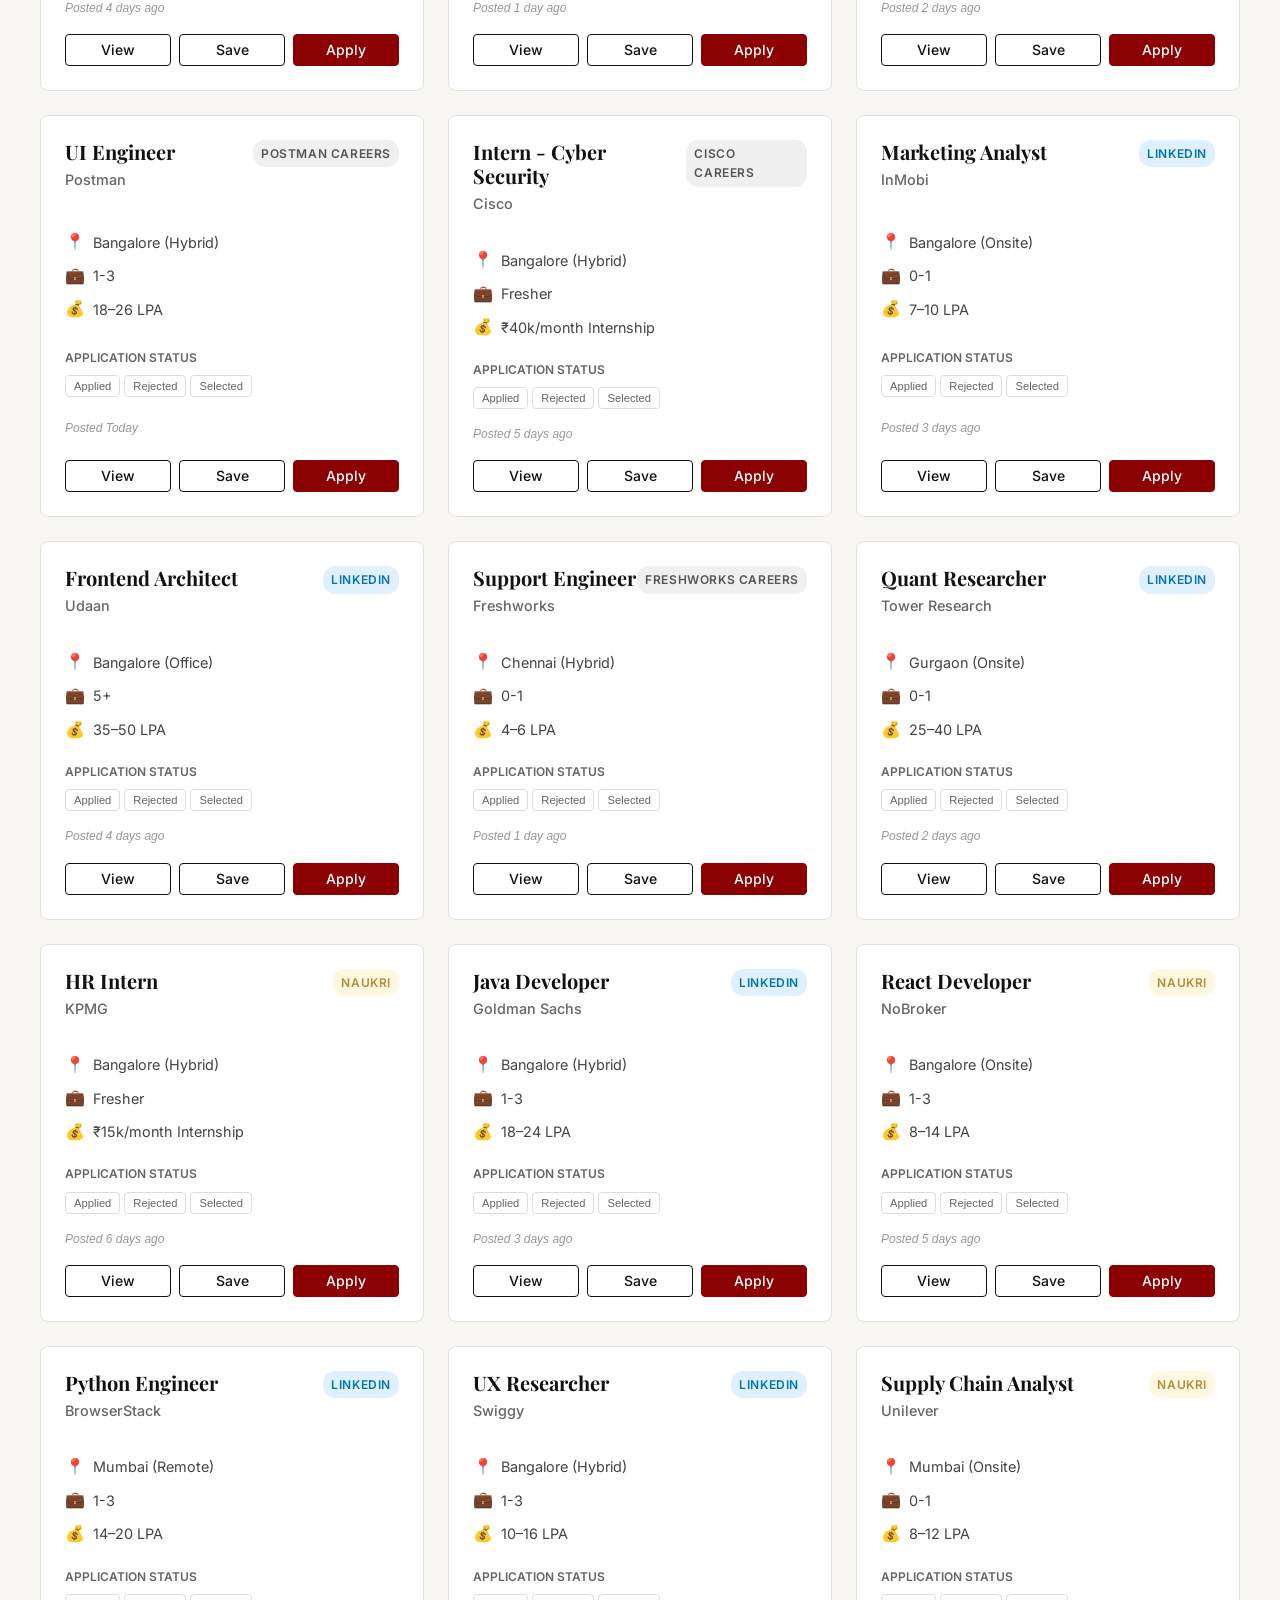
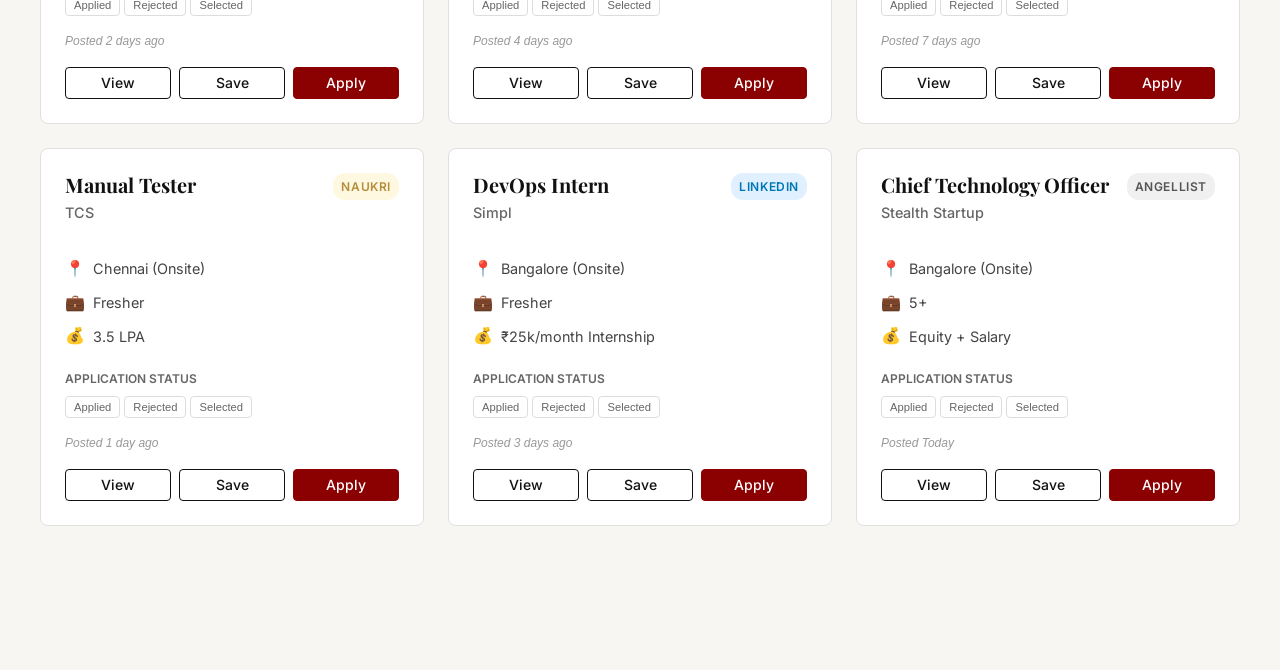
==== commit 5c3ff504: "Implement Built-In Test Checklist and Ship Lock" ====
--- a/dashboard.html
+++ b/dashboard.html
@@ -32,6 +32,8 @@
             <li><a href="digest.html" class="nav-link">Digest</a></li>
             <li><a href="settings.html" class="nav-link">Settings</a></li>
             <li><a href="proof.html" class="nav-link">Proof</a></li>
+            <li><a href="test.html" class="nav-link">Test</a></li>
+            <li><a href="ship.html" class="nav-link" style="color: #666;">Ship</a></li>
         </ul>
     </nav>
 
@@ -86,6 +88,14 @@
                 <option value="salary">Highest Salary</option>
             </select>
 
+            <select id="status-filter" class="filter-select">
+                <option value="">All Statuses</option>
+                <option value="Not Applied">Not Applied</option>
+                <option value="Applied">Applied</option>
+                <option value="Rejected">Rejected</option>
+                <option value="Selected">Selected</option>
+            </select>
+
             <!-- Toggle Switch -->
             <div style="display: flex; align-items: center; gap: 8px; margin-left: auto;">
                 <label class="switch">
--- a/styles.css
+++ b/styles.css
@@ -590,4 +590,136 @@
 
 .slider.round:before {
   border-radius: 50%;
+}
+
+/* --- EMAIL SIMULATION STYLES --- */
+.email-row {
+  padding: 16px 0;
+  border-bottom: 1px solid #eee;
+  display: flex;
+  justify-content: space-between;
+  align-items: start;
+  gap: 16px;
+}
+
+.email-row:last-child {
+  border-bottom: none;
+}
+
+.email-row:hover {
+  background-color: #fcfcfc;
+}
+
+/* --- STATUS & TOAST STYLES --- */
+
+/* Status Badges */
+.status-badge {
+  padding: 4px 10px;
+  border-radius: 12px;
+  font-size: 0.75rem;
+  font-weight: 600;
+  text-transform: uppercase;
+  letter-spacing: 0.05em;
+  background: #f0f0f0;
+  color: #666;
+  border: 1px solid transparent;
+  cursor: pointer;
+  transition: all 0.2s ease;
+  display: inline-block;
+}
+
+.status-badge:hover {
+  background: #e0e0e0;
+}
+
+.status-badge.applied {
+  background: #e0f0ff;
+  color: #0077b5;
+  border-color: #b3d7ff;
+}
+
+.status-badge.rejected {
+  background: #ffe0e0;
+  color: #c00;
+  border-color: #ffb3b3;
+}
+
+.status-badge.selected {
+  background: #e6ffe6;
+  color: #006600;
+  border-color: #b3ffb3;
+}
+
+/* Status Controls Group */
+.status-controls {
+  display: flex;
+  gap: 4px;
+  margin-top: 8px;
+}
+
+.status-btn {
+  background: white;
+  border: 1px solid #ddd;
+  padding: 4px 8px;
+  font-size: 0.7rem;
+  border-radius: 4px;
+  cursor: pointer;
+  color: #666;
+  transition: all 0.2s;
+}
+
+.status-btn:hover {
+  border-color: #999;
+  color: #333;
+}
+
+.status-btn.active {
+  background: #333;
+  color: white;
+  border-color: #333;
+}
+
+.status-btn.active[data-status="Applied"] {
+  background: #0077b5;
+  border-color: #0077b5;
+}
+
+.status-btn.active[data-status="Rejected"] {
+  background: #c00;
+  border-color: #c00;
+}
+
+.status-btn.active[data-status="Selected"] {
+  background: #006600;
+  border-color: #006600;
+}
+
+/* Toast Notification */
+#status-toast {
+  position: fixed;
+  bottom: 24px;
+  left: 50%;
+  transform: translateX(-50%) translateY(100px);
+  background: #333;
+  color: white;
+  padding: 12px 24px;
+  border-radius: 8px;
+  box-shadow: 0 4px 12px rgba(0,0,0,0.2);
+  display: flex;
+  align-items: center;
+  gap: 12px;
+  font-family: var(--font-sans);
+  font-size: 0.9rem;
+  opacity: 0;
+  transition: all 0.3s cubic-bezier(0.68, -0.55, 0.265, 1.55);
+  z-index: 2000;
+}
+
+#status-toast.show {
+  transform: translateX(-50%) translateY(0);
+  opacity: 1;
+}
+
+#status-toast .icon {
+  font-size: 1.2rem;
 }
